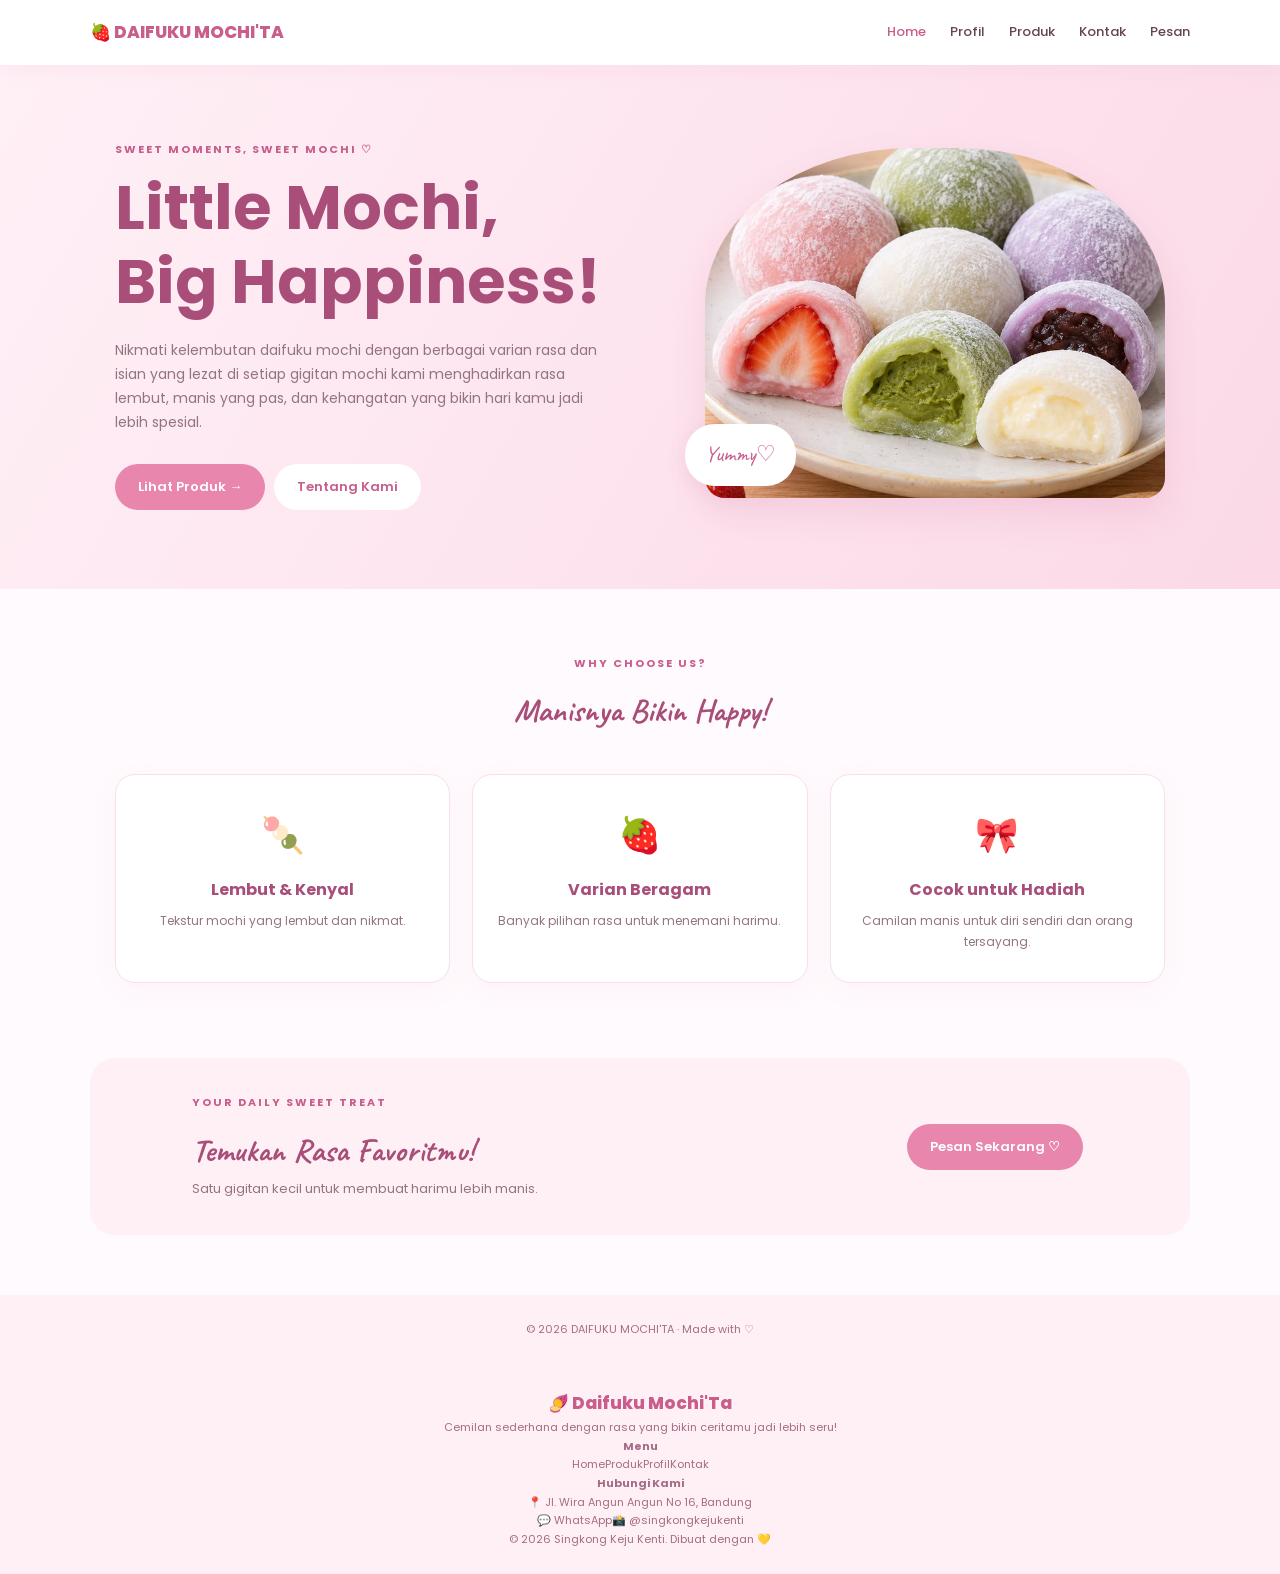
==== index.html @ ce3dfc60 "daifukumochi tugas informatika" ====
<!DOCTYPE html>
<html lang="id">
<head>
    <meta charset="UTF-8">
    <meta name="viewport" content="width=device-width, initial-scale=1.0">
    <title>DAIFUKU MOCHI'TA | Home</title>
    <link rel="stylesheet" href="style.css">
</head>
<body>

<header class="navbar">
    <a href="index.html" class="logo">🍓 DAIFUKU MOCHI'TA</a>
    <nav>
        <a class="active" href="index.html">Home</a>
        <a href="profil.html">Profil</a>
        <a href="produk.html">Produk</a>
        <a href="kontak.html">Kontak</a>
        <a href="pesan.html">Pesan</a>
    </nav>
</header>

<section class="hero">
    <div class="hero-text">
        <p class="tagline">SWEET MOMENTS, SWEET MOCHI ♡</p>
        <h1>Little Mochi,<br>Big Happiness!</h1>
        <p>
            Nikmati kelembutan daifuku mochi dengan berbagai
            varian rasa dan isian yang lezat di setiap gigitan
            mochi kami menghadirkan rasa lembut, manis yang pas,
            dan kehangatan yang bikin hari kamu jadi lebih spesial.
        </p>
        <a href="produk.html" class="btn">Lihat Produk →</a>
        <a href="profil.html" class="btn btn-light">Tentang Kami</a>
    </div>

    <div class="hero-image">
        <img
          src="home.ft.jfif"
          alt="Inspirasi dessert manis">
        <div class="floating">Yummy♡</div>
    </div>
</section>

<section class="section">
    <p class="tagline center">WHY CHOOSE US?</p>
    <h2 class="section-title">Manisnya Bikin Happy!</h2>

    <div class="features">
        <div class="feature-card">
            <span>🍡</span>
            <h3>Lembut & Kenyal</h3>
            <p>Tekstur mochi yang lembut dan nikmat.</p>
        </div>
        <div class="feature-card">
            <span>🍓</span>
            <h3>Varian Beragam</h3>
            <p>Banyak pilihan rasa untuk menemani harimu.</p>
        </div>
        <div class="feature-card">
            <span>🎀</span>
            <h3>Cocok untuk Hadiah</h3>
            <p>Camilan manis untuk diri sendiri dan orang tersayang.</p>
        </div>
    </div>
</section>

<section class="promo">
    <div>
        <p class="tagline">YOUR DAILY SWEET TREAT</p>
        <h2>Temukan Rasa Favoritmu!</h2>
        <p>Satu gigitan kecil untuk membuat harimu lebih manis.</p>
    </div>
    <a href="pesan.html" class="btn">Pesan Sekarang ♡</a>
</section>

<footer>
    <p>© 2026 DAIFUKU MOCHI'TA · Made with ♡</p>
</footer>

<footer class="footer">
    <div class="container footer-grid">
        <div><a href="index.html" class="logo footer-logo"><span class="logo-icon">🍠</span> Daifuku Mochi'Ta</a><p>Cemilan sederhana dengan rasa yang bikin ceritamu jadi lebih seru!</p></div>
        <div><h4>Menu</h4><a href="index.html">Home</a><a href="produk.html">Produk</a><a href="profil.html">Profil</a><a href="kontak.html">Kontak</a></div>
        <div><h4>Hubungi Kami</h4><p>📍 Jl. Wira Angun Angun No 16, Bandung</p><a href="https://wa.me/6283116016743" target="_blank">💬 WhatsApp</a><a href="https://www.instagram.com/singkongkejukenti/" target="_blank">📸 @singkongkejukenti</a></div>
    </div>
    <div class="copyright">© 2026 Singkong Keju Kenti. Dibuat dengan 💛</div>
</footer>
<script src="script.js"></script>

</body>
</html>
---- style.css ----
@import url('https://fonts.googleapis.com/css2?family=Caveat:wght@500;600;700&family=Poppins:wght@300;400;500;600;700;800&display=swap');

:root {
    --pink: #e986ae;
    --pink-dark: #c95d8c;
    --pink-light: #fff0f6;
    --pink-soft: #fce0eb;
    --white: #ffffff;
    --text: #654353;
    --muted: #947482;
}

* {
    margin: 0;
    padding: 0;
    box-sizing: border-box;
}

html {
    scroll-behavior: smooth;
}

body {
    font-family: 'Poppins', sans-serif;
    background: #fffafd;
    color: var(--text);
    line-height: 1.7;
}

a {
    text-decoration: none;
    color: inherit;
}

.navbar {
    display: flex;
    justify-content: space-between;
    align-items: center;
    padding: 18px 7%;
    background: white;
    box-shadow: 0 3px 20px #d88baa18;
    position: sticky;
    top: 0;
    z-index: 10;
    gap: 20px;
}

.logo {
    color: var(--pink-dark);
    font-weight: 800;
    font-size: 17px;
    white-space: nowrap;
}

nav {
    display: flex;
    align-items: center;
    gap: 24px;
}

nav a {
    font-size: 13px;
    font-weight: 500;
    transition: 0.3s;
}

nav a:hover,
nav a.active {
    color: var(--pink-dark);
}

.hero {
    display: flex;
    align-items: center;
    justify-content: space-between;
    gap: 50px;
    padding: 75px 9%;
    background: linear-gradient(120deg, #fff0f6, #fbd9e7);
    min-height: 500px;
}

.hero-text {
    flex: 1;
}

.tagline {
    color: var(--pink-dark);
    font-size: 11px;
    font-weight: 700;
    letter-spacing: 2px;
    margin-bottom: 12px;
}

.hero h1 {
    font-size: clamp(38px, 5vw, 62px);
    line-height: 1.2;
    color: #a84e78;
    margin-bottom: 20px;
}

.hero-text > p:not(.tagline) {
    max-width: 490px;
    color: var(--muted);
    font-size: 14px;
    margin-bottom: 25px;
}

.hero-image {
    flex: 1;
    max-width: 460px;
    position: relative;
}

.hero-image img {
    width: 100%;
    height: 350px;
    object-fit: cover;
    border-radius: 45% 45% 20px 20px;
    box-shadow: 0 15px 35px #c95d8c25;
}

.floating {
    position: absolute;
    bottom: 20px;
    left: -20px;
    background: white;
    color: var(--pink-dark);
    padding: 12px 20px;
    border-radius: 30px;
    box-shadow: 0 5px 20px #c95d8c20;
    font-family: 'Caveat', cursive;
    font-size: 22px;
}

.btn {
    display: inline-block;
    border: none;
    background: var(--pink);
    color: white;
    padding: 12px 23px;
    border-radius: 30px;
    font-family: inherit;
    font-size: 13px;
    font-weight: 600;
    cursor: pointer;
    transition: 0.3s;
    margin: 4px 5px 4px 0;
}

.btn:hover,
.small-btn:hover {
    background: var(--pink-dark);
    transform: translateY(-2px);
}

.btn-light {
    background: white;
    color: var(--pink-dark);
}

.section {
    padding: 65px 8%;
}

.center,
.section-title {
    text-align: center;
}

.section-title {
    font-size: 32px;
    color: #a84e78;
    margin-bottom: 35px;
    font-family: 'Caveat', cursive;
    font-weight: 700;
}

.features {
    display: grid;
    grid-template-columns: repeat(3, minmax(0, 1fr));
    gap: 22px;
    max-width: 1050px;
    margin: 0 auto;
}

.feature-card {
    background: white;
    border: 1px solid #f8dfeb;
    padding: 30px 22px;
    border-radius: 20px;
    text-align: center;
    box-shadow: 0 7px 25px #d88baa10;
}

.feature-card span {
    font-size: 35px;
}

.feature-card h3 {
    font-size: 16px;
    margin: 12px 0 8px;
    color: #a84e78;
}

.feature-card p {
    font-size: 12px;
    color: var(--muted);
}

.promo {
    background: var(--pink-light);
    padding: 35px 8%;
    margin: 10px 7% 60px;
    border-radius: 25px;
    display: flex;
    align-items: center;
    justify-content: space-between;
    gap: 20px;
}

.promo h2 {
    font-family: 'Caveat', cursive;
    font-size: 32px;
    color: #a84e78;
}

.promo p:not(.tagline) {
    font-size: 13px;
    color: var(--muted);
}

.page-heading {
    text-align: center;
    padding: 65px 20px;
    background: linear-gradient(120deg, #fff0f6, #fbd9e7);
}

.page-heading h1 {
    font-family: 'Caveat', cursive;
    font-size: clamp(35px, 5vw, 52px);
    color: #a84e78;
    line-height: 1.2;
    margin-bottom: 12px;
}

.page-heading > p:last-child {
    font-size: 13px;
    color: var(--muted);
}

.about {
    display: flex;
    align-items: center;
    gap: 50px;
}

.about-image,
.about-text {
    flex: 1;
    min-width: 0;
}

.about-image img {
    width: 100%;
    height: 380px;
    object-fit: cover;
    border-radius: 25px;
}

.about-text h2 {
    color: #a84e78;
    font-family: 'Caveat', cursive;
    font-size: 38px;
    margin-bottom: 15px;
}

.about-text p:not(.tagline) {
    color: var(--muted);
    font-size: 13px;
    margin-bottom: 15px;
}

.product-section {
    padding: 50px 7%;
}

.product-grid {
    display: grid;
    grid-template-columns: repeat(3, minmax(0, 1fr));
    gap: 25px;
    max-width: 1150px;
    margin: auto;
}

.product-card {
    background: white;
    border-radius: 20px;
    overflow: hidden;
    border: 1px solid #f6dfeb;
    box-shadow: 0 8px 25px #d88baa12;
    transition: 0.3s;
}

.product-card:hover {
    transform: translateY(-5px);
    box-shadow: 0 12px 30px #d88baa25;
}

.product-card > img {
    width: 100%;
    height: 210px;
    object-fit: cover;
    display: block;
}

.product-info {
    padding: 20px;
}

.product-label {
    display: inline-block;
    background: #fff0f6;
    color: var(--pink-dark);
    border-radius: 20px;
    padding: 4px 10px;
    font-size: 9px;
    font-weight: 700;
    letter-spacing: 1px;
}

.product-info h3 {
    margin: 10px 0 5px;
    color: #a84e78;
    font-size: 16px;
}

.product-info p {
    color: var(--muted);
    font-size: 12px;
    min-height: 42px;
}

.product-bottom {
    display: flex;
    align-items: center;
    justify-content: space-between;
    gap: 10px;
    margin-top: 17px;
}

.product-bottom strong {
    color: var(--pink-dark);
    font-size: 15px;
}

.small-btn {
    background: var(--pink);
    color: white;
    padding: 8px 17px;
    border-radius: 20px;
    font-size: 12px;
    font-weight: 600;
    transition: 0.3s;
}

.note {
    text-align: center;
    color: var(--muted);
    font-size: 11px;
    margin: 25px 0;
}

.contact-section {
    display: grid;
    grid-template-columns: 1fr 1fr;
    gap: 30px;
    max-width: 1000px;
    padding: 55px 25px;
    margin: auto;
}

.contact-card,
.contact-note {
    padding: 35px;
    border-radius: 25px;
}

.contact-card {
    background: white;
    border: 1px solid #f5dce8;
    box-shadow: 0 8px 30px #d88baa12;
}

.contact-icon {
    font-size: 35px;
}

.contact-card h2,
.contact-note h2 {
    font-family: 'Caveat', cursive;
    font-size: 32px;
    color: #a84e78;
    margin: 10px 0;
}

.contact-card > p,
.contact-note p {
    font-size: 13px;
    color: var(--muted);
}

.contact-item {
    display: flex;
    gap: 15px;
    align-items: center;
    margin: 22px 0;
}

.contact-item > span {
    font-size: 25px;
}

.contact-item strong {
    font-size: 13px;
}

.contact-item p {
    font-size: 12px;
    color: var(--muted);
}

.contact-note {
    background: linear-gradient(145deg, #fff0f6, #fbd9e7);
    display: flex;
    flex-direction: column;
    justify-content: center;
}

.contact-note > span {
    font-size: 45px;
}

.text-link {
    color: var(--pink-dark);
    font-size: 13px;
    font-weight: 700;
    margin-top: 20px;
}

.order-section {
    padding: 45px 20px 70px;
}

.order-form {
    max-width: 580px;
    margin: auto;
    background: white;
    border: 1px solid #f5dce8;
    box-shadow: 0 10px 35px #d88baa15;
    border-radius: 25px;
    padding: 35px;
}

.order-form h2 {
    font-family: 'Caveat', cursive;
    font-size: 34px;
    color: #a84e78;
    margin-bottom: 25px;
}

.order-form label {
    display: block;
    margin: 17px 0 7px;
    font-size: 12px;
    font-weight: 600;
}

.order-form input,
.order-form select,
.order-form textarea {
    width: 100%;
    border: 1px solid #efd6e2;
    background: #fffafd;
    border-radius: 12px;
    padding: 12px 14px;
    font-family: inherit;
    font-size: 13px;
    color: var(--text);
    outline: none;
}

.order-form input:focus,
.order-form select:focus,
.order-form textarea:focus {
    border-color: var(--pink);
}

.order-form textarea {
    resize: vertical;
}

.submit-btn {
    width: 100%;
    margin-top: 25px;
}

footer {
    text-align: center;
    padding: 25px 15px;
    background: #fff0f6;
    color: #a56c85;
    font-size: 11px;
}

/* RESPONSIVE UNTUK HP DAN TABLET */

@media (max-width: 850px) {
    .navbar {
        flex-direction: column;
        gap: 12px;
        padding: 15px;
    }

    nav {
        justify-content: center;
        flex-wrap: wrap;
        gap: 10px 18px;
    }

    .hero {
        flex-direction: column;
        padding: 45px 7%;
        gap: 30px;
    }

    .hero-image {
        width: 100%;
    }

    .hero-image img {
        height: 280px;
    }

    .features {
        grid-template-columns: repeat(2, minmax(0, 1fr));
    }

    .product-grid {
        grid-template-columns: repeat(2, minmax(0, 1fr));
    }

    .about {
        flex-direction: column;
    }

    .about-image,
    .about-text {
        width: 100%;
    }

    .contact-section {
        grid-template-columns: 1fr;
    }
}

@media (max-width: 520px) {
    .logo {
        font-size: 15px;
    }

    nav {
        gap: 8px 14px;
    }

    nav a {
        font-size: 12px;
    }

    .hero h1 {
        font-size: 42px;
    }

    .features,
    .product-grid {
        grid-template-columns: 1fr;
    }

    .product-card > img {
        height: 240px;
    }

    .section {
        padding: 45px 6%;
    }

    .promo {
        flex-direction: column;
        align-items: flex-start;
        margin: 10px 5% 40px;
        padding: 25px;
    }

    .contact-card,
    .contact-note,
    .order-form {
        padding: 23px;
    }

    .page-heading {
        padding: 45px 15px;
    }
}
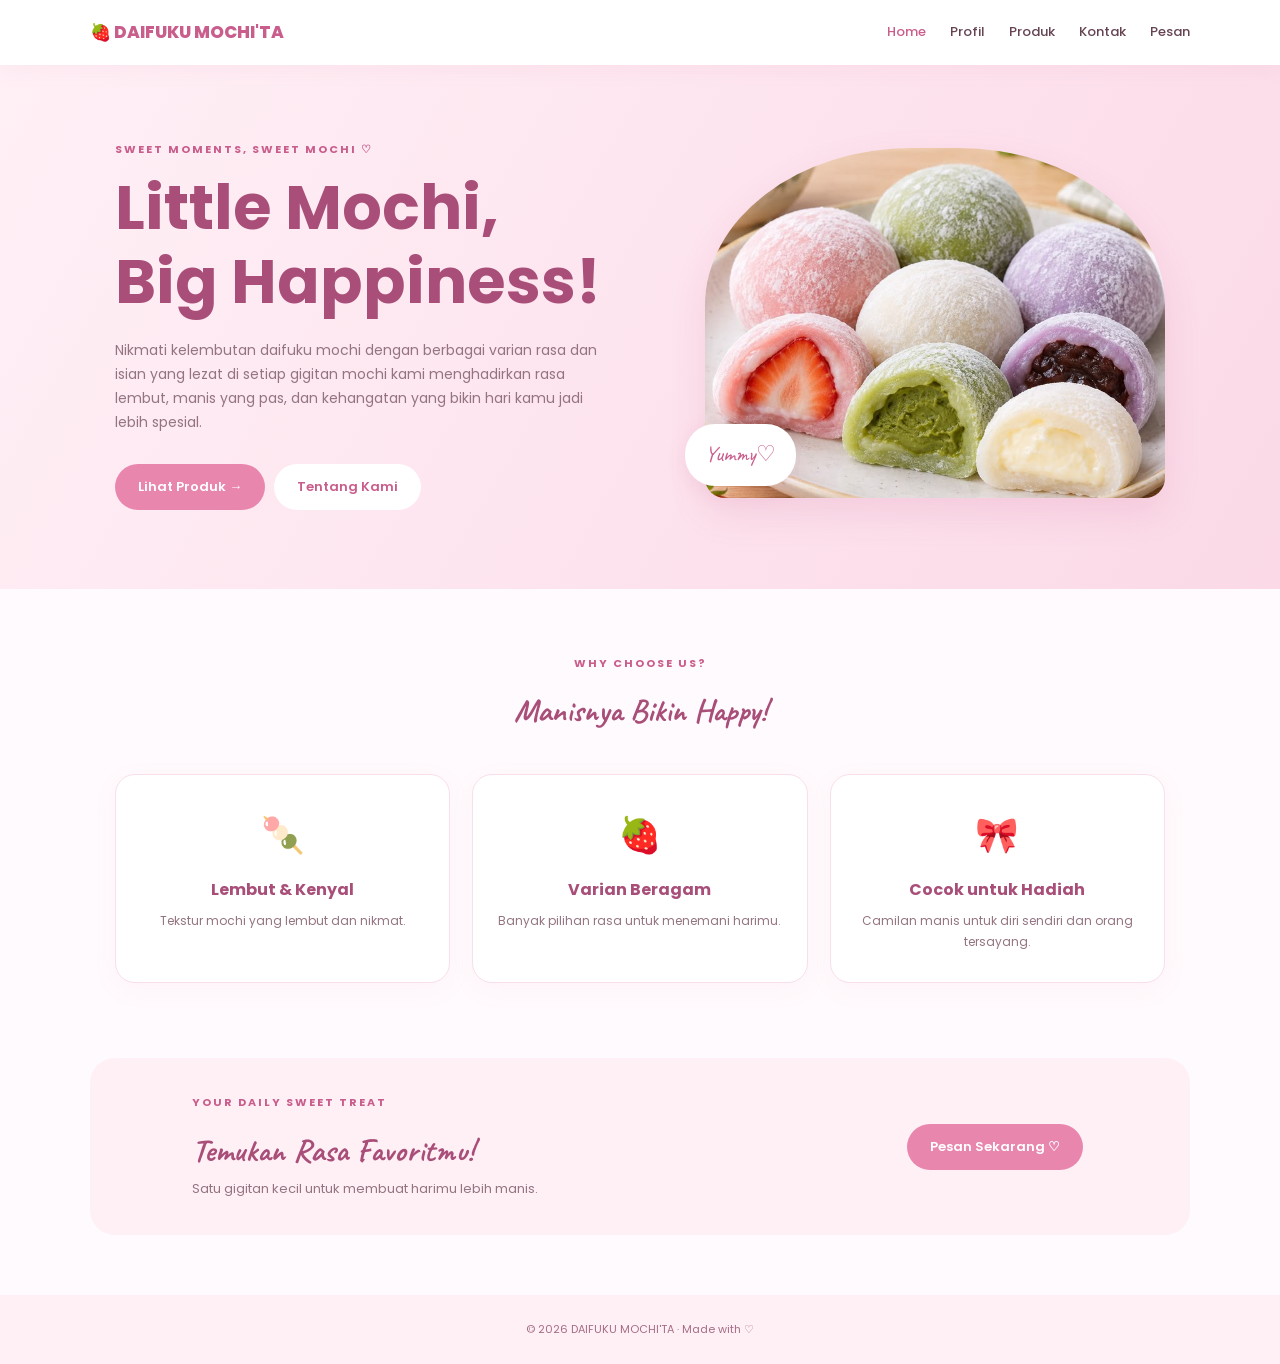
==== commit 2ed4e6df: "daifuku mochi'ta tugas infor" ====
--- a/index.html
+++ b/index.html
@@ -1,4 +1,3 @@
-
 <!DOCTYPE html>
 <html lang="id">
 <head>
@@ -36,7 +35,7 @@
 
     <div class="hero-image">
         <img
-          src="home.ft.jfif"
+          src="home.ft.nw.png"
           alt="Inspirasi dessert manis">
         <div class="floating">Yummy♡</div>
     </div>
@@ -78,15 +77,5 @@
     <p>© 2026 DAIFUKU MOCHI'TA · Made with ♡</p>
 </footer>
 
-<footer class="footer">
-    <div class="container footer-grid">
-        <div><a href="index.html" class="logo footer-logo"><span class="logo-icon">🍠</span> Daifuku Mochi'Ta</a><p>Cemilan sederhana dengan rasa yang bikin ceritamu jadi lebih seru!</p></div>
-        <div><h4>Menu</h4><a href="index.html">Home</a><a href="produk.html">Produk</a><a href="profil.html">Profil</a><a href="kontak.html">Kontak</a></div>
-        <div><h4>Hubungi Kami</h4><p>📍 Jl. Wira Angun Angun No 16, Bandung</p><a href="https://wa.me/6283116016743" target="_blank">💬 WhatsApp</a><a href="https://www.instagram.com/singkongkejukenti/" target="_blank">📸 @singkongkejukenti</a></div>
-    </div>
-    <div class="copyright">© 2026 Singkong Keju Kenti. Dibuat dengan 💛</div>
-</footer>
-<script src="script.js"></script>
-
 </body>
 </html>
